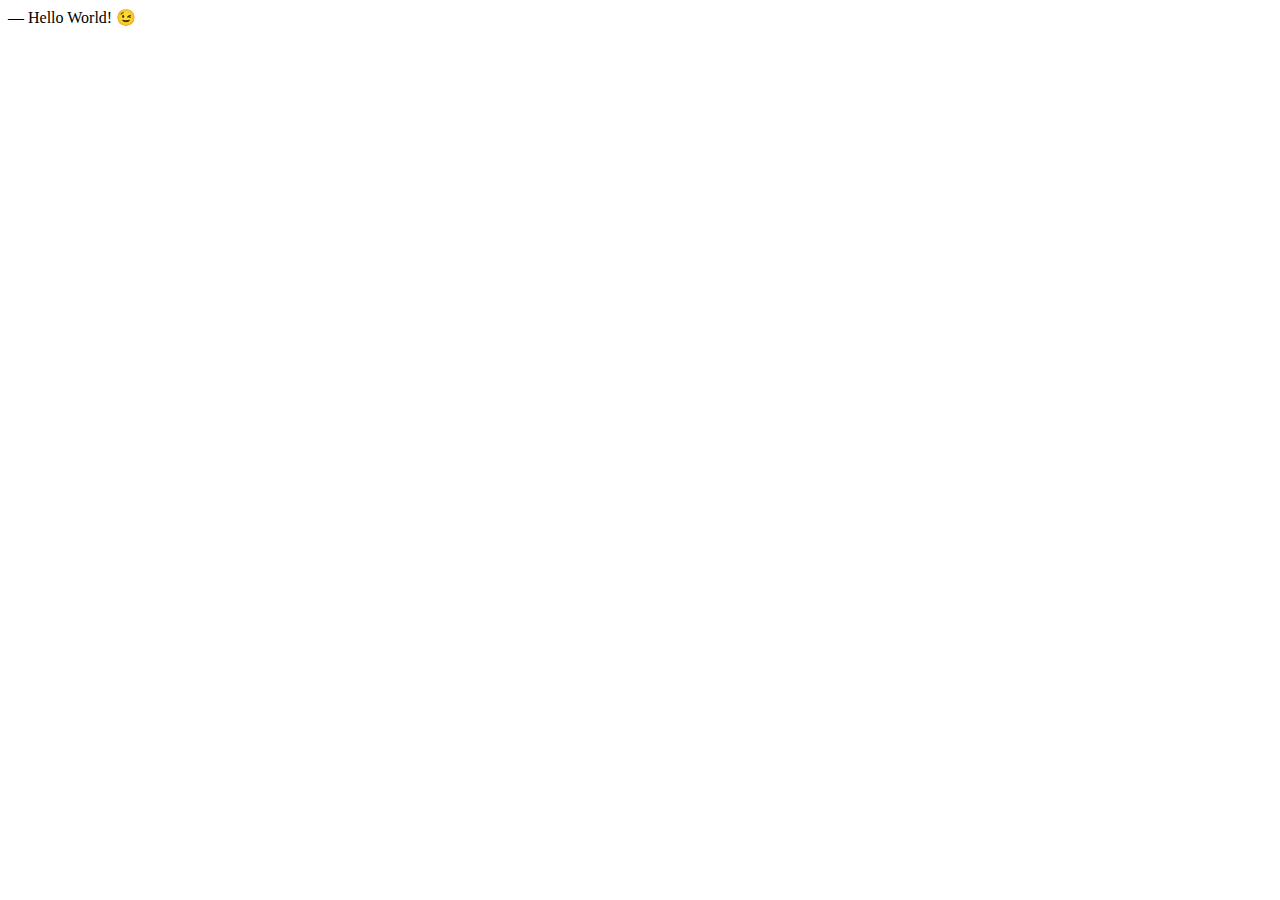
==== index.html @ 1952d8f4 "added relative link to a stylesheet" ====
<!DOCTYPE html>
<html>
  <head>
    <meta charset="UTF-8" />
    <meta name="viewport" content="width=device-width, initial-scale=1" />    
    <link rel="stylesheet" href="styles.css" />
    <title>Résumé</title>
  </head>
  <body>
    ― Hello World! &#x1F609;
  </body>
</html>
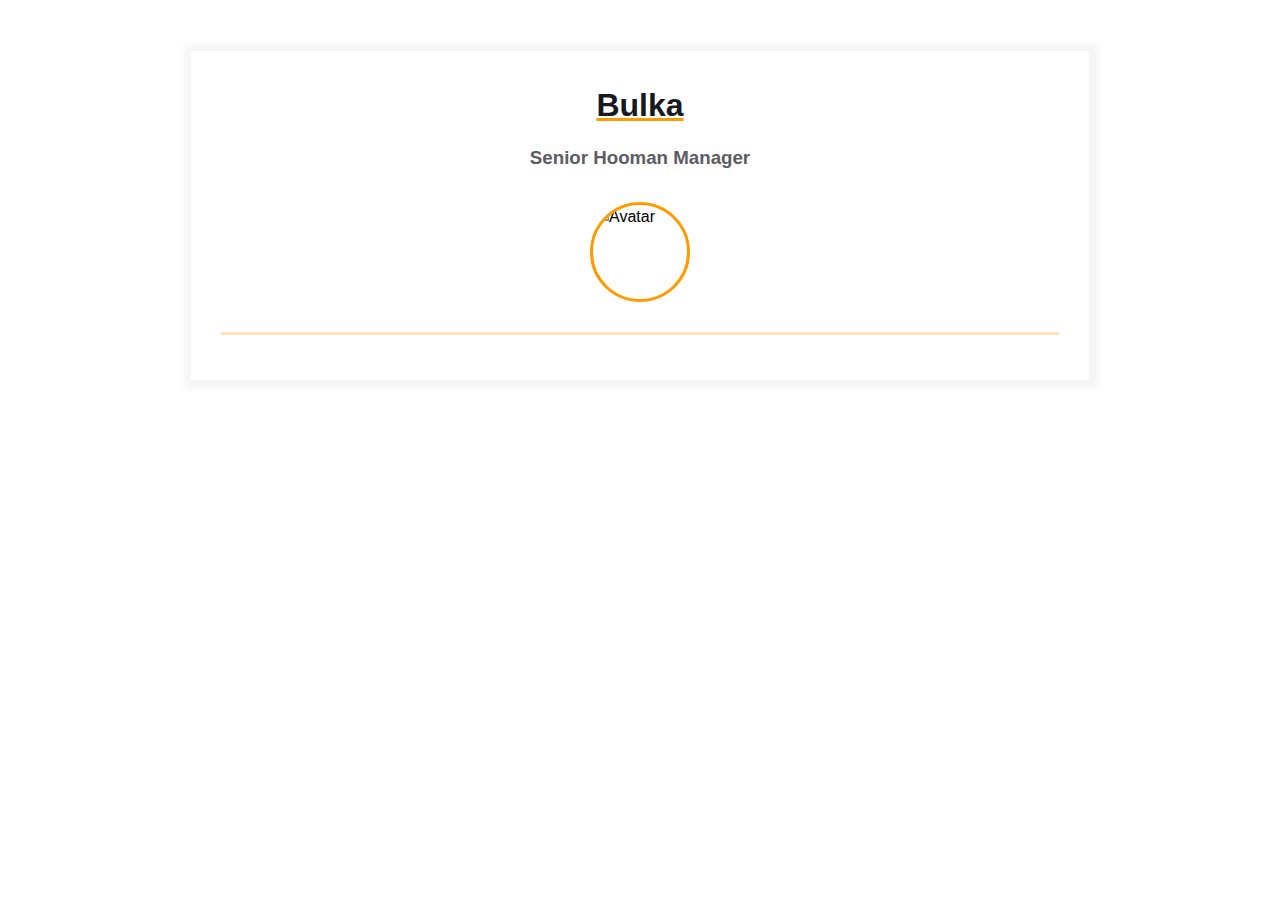
==== commit 393bd957: "Added primary content template" ====
--- a/index.html
+++ b/index.html
@@ -7,6 +7,29 @@
     <title>Résumé</title>
   </head>
   <body>
-    ― Hello World! &#x1F609;
+   <main>
+  <div class="resume">
+    <div class="container">
+      <div class="resume__block">
+        <h1 class="contact-info__header">Bulka</h1>
+        <h3 class="contact-info__sub-header">Senior Hooman Manager</h3>
+
+        <div class="contact_info_container fh">
+          <div class="contact-info__block"></div>
+
+          <div class="contact-info__block contact-info__block--center">
+            <img
+              class="contact-info__avatar"
+              src="assets/avatar.jpg"
+              alt="Avatar"
+            />
+          </div>
+
+          <div class="contact-info__block"></div>
+        </div>
+      </div>
+    </div>
+  </div>
+</main>
   </body>
 </html>--- a/styles.css
+++ b/styles.css
@@ -0,0 +1,266 @@
+/* GENERAL STYLES */
+* {
+  margin: 0;
+  padding: 0;
+  box-sizing: border-box;
+}
+
+body {
+  font-family: Arial, Helvetica, sans-serif;
+  line-height: 1.5;
+
+  --primary-text-color: #181820;
+  --secondary-text-color: #5c5c62;
+  --durability-text-color: #6a737d9c;
+  --icon-color: #6a737d;
+  --border-color: #ff9a0045;
+  --text-decoration-color: #ff9a00;
+}
+
+.container {
+  margin: 0 auto;
+  padding: 0 30px;
+  max-width: 900px;
+}
+
+.fh {
+  display: flex;
+  flex-direction: row;
+  justify-content: space-between;
+}
+
+.fv {
+  display: flex;
+  flex-direction: column;
+  justify-content: space-between;
+}
+
+.resume {
+  margin: 50px auto;
+  border: 1px solid #f5f5f5;
+  box-shadow: 1px 1px 7px 7px #f5f5f5;
+  padding: 30px 0;
+  max-width: 900px;
+}
+
+.resume__block {
+  border-bottom: 3px solid var(--border-color);
+  padding-bottom: 30px;
+  margin-bottom: 15px;
+}
+
+@media screen and (max-width: 576px) {
+  .main-info,
+  .contact_info_container {
+    flex-direction: column;
+  }
+
+  .contact_info_container {
+    align-items: center;
+  }
+
+  .contact-info__block:not(:last-child) {
+    margin-bottom: 20px;
+  }
+
+  .experiences {
+    margin-right: 0;
+  }
+}
+
+/* CONTACT INFO STYLES */
+.contact-info__header,
+.contact-info__sub-header {
+  text-align: center;
+}
+
+.contact-info__header {
+  color: var(--primary-text-color);
+  margin-bottom: 15px;
+  text-decoration-color: var(--text-decoration-color);
+  text-decoration-line: underline;
+}
+
+.contact-info__sub-header {
+  color: var(--secondary-text-color);
+  margin-bottom: 30px;
+}
+
+.contact-info__block {
+  display: flex;
+  flex-direction: column;
+  justify-content: space-between;
+}
+
+.contact-info__block--center {
+  justify-content: center;
+}
+
+.contact-info__item {
+  color: var(--secondary-text-color);
+  text-decoration: none;
+  display: flex;
+  justify-content: start;
+}
+
+.contact-info__item:not(:last-child) {
+  margin-bottom: 20px;
+}
+
+.contact-info__item-icon-wrapper {
+  margin-right: 10px;
+  width: 20px;
+  display: flex;
+  justify-content: center;
+}
+
+.contact-info__item-icon path {
+  fill: var(--icon-color);
+}
+
+.contact-info__item-icon {
+  height: 1.1428rem;
+  vertical-align: text-bottom;
+}
+
+.contact-info__avatar {
+  border-radius: 50%;
+  width: 100px;
+  height: 100px;
+  object-fit: cover;
+  border: 3px solid;
+  border-color: var(--text-decoration-color);
+}
+
+/* INTRO AND SKILL STYLES */
+.intro {
+  display: flex;
+  justify-content: start;
+}
+
+.intro__icon-wrapper {
+  margin-right: 30px;
+  width: 30px;
+  display: flex;
+  justify-content: center;
+}
+
+.intro__icon {
+  height: 1.1428rem;
+  vertical-align: text-bottom;
+}
+
+.intro__icon path {
+  fill: var(--text-decoration-color);
+}
+
+.intro_text {
+  color: var(--secondary-text-color);
+  text-align: justify;
+}
+
+.skills__header {
+  color: var(--secondary-text-color);
+  text-align: center;
+  margin-bottom: 15px;
+}
+
+.skills__text {
+  color: var(--secondary-text-color);
+  text-align: justify;
+}
+
+/*  EXPERIENCE AND ADDITIONAL INFO STYLES*/
+.experiences {
+  flex: 1 1 60%;
+  margin-right: 50px;
+}
+
+.experiences__header {
+  color: var(--secondary-text-color);
+  text-align: left;
+  margin-bottom: 20px;
+}
+
+.experiences__company-header-durability {
+  color: var(--durability-text-color);
+  text-align: left;
+  margin-bottom: 10px;
+  font-size: 15px;
+}
+
+.experiences__company-header-name {
+  color: var(--primary-text-color);
+  text-decoration-color: var(--text-decoration-color);
+  text-decoration-line: underline;
+  text-align: left;
+  margin-bottom: 20px;
+}
+
+.experiences__company-project {
+  margin-left: 15px;
+  margin-bottom: 25px;
+}
+
+.experiences__company-project-role {
+  color: var(--durability-text-color);
+  text-align: left;
+  margin-bottom: 10px;
+  font-size: 15px;
+}
+
+.experiences__company-project-name {
+  color: var(--primary-text-color);
+  text-align: left;
+  margin-bottom: 10px;
+}
+
+.experiences__company-project-responsibilities {
+  color: var(--secondary-text-color);
+  padding-left: 20px;
+}
+
+.additional-info {
+  flex: 1 1 40%;
+}
+
+.additional-info__education {
+  margin-bottom: 20px;
+}
+
+.additional-info__education-header {
+  color: var(--secondary-text-color);
+  text-align: left;
+  margin-bottom: 20px;
+}
+
+.additional-info__education-university-durability {
+  color: var(--durability-text-color);
+  text-align: left;
+  margin-bottom: 10px;
+  font-size: 15px;
+}
+
+.additional-info__education-university-speciality {
+  color: var(--primary-text-color);
+  text-align: left;
+  margin-bottom: 10px;
+}
+
+.additional-info__education-university-name {
+  color: var(--secondary-text-color);
+}
+
+.additional-info__languages {
+  margin-bottom: 20px;
+}
+
+.additional-info__languages-header {
+  color: var(--secondary-text-color);
+  text-align: left;
+  margin-bottom: 20px;
+}
+
+.additional-info__languages-item {
+  color: var(--secondary-text-color);
+}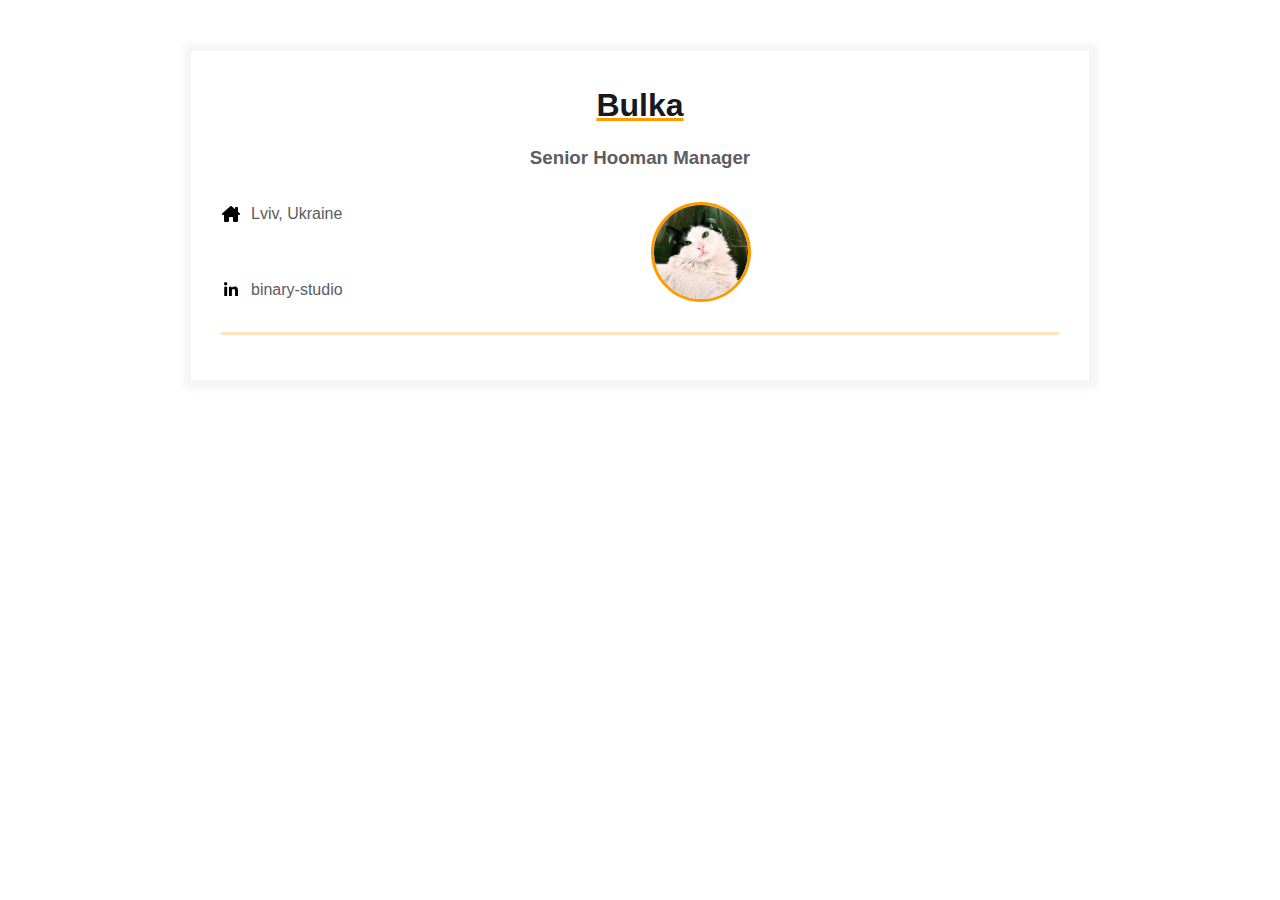
==== commit a9966c49: "added contact info" ====
--- a/index.html
+++ b/index.html
@@ -15,7 +15,28 @@
         <h3 class="contact-info__sub-header">Senior Hooman Manager</h3>
 
         <div class="contact_info_container fh">
-          <div class="contact-info__block"></div>
+          <div class="contact-info__block">
+            <a href="" rel="author" class="contact-info__item">
+  <div class="contact-info__item-icon-wrapper">
+    <svg xmlns="http://www.w3.org/2000/svg" height="16" width="18" viewBox="0 0 576 512">
+        <path d="M543.8 287.6c17 0 32-14 32-32.1c1-9-3-17-11-24L512 185V64c0-17.7-14.3-32-32-32H448c-17.7 0-32 14.3-32 32v36.7L309.5 7c-6-5-14-7-21-7s-15 1-22 8L10 231.5c-7 7-10 15-10 24c0 18 14 32.1 32 32.1h32v69.7c-.1 .9-.1 1.8-.1 2.8V472c0 22.1 17.9 40 40 40h16c1.2 0 2.4-.1 3.6-.2c1.5 .1 3 .2 4.5 .2H160h24c22.1 0 40-17.9 40-40V448 384c0-17.7 14.3-32 32-32h64c17.7 0 32 14.3 32 32v64 24c0 22.1 17.9 40 40 40h24 32.5c1.4 0 2.8 0 4.2-.1c1.1 .1 2.2 .1 3.3 .1h16c22.1 0 40-17.9 40-40V455.8c.3-2.6 .5-5.3 .5-8.1l-.7-160.2h32z"/>
+    </svg>
+  </div>
+  <span>Lviv, Ukraine</span>
+</a>
+<a
+  href="https://ua.linkedin.com/company/binary-studio_241166"
+  rel="author"
+  class="contact-info__item"
+>
+  <div class="contact-info__item-icon-wrapper">
+    <svg xmlns="http://www.w3.org/2000/svg" height="16" width="14" viewBox="0 0 448 512">
+        <path d="M100.3 448H7.4V148.9h92.9zM53.8 108.1C24.1 108.1 0 83.5 0 53.8a53.8 53.8 0 0 1 107.6 0c0 29.7-24.1 54.3-53.8 54.3zM447.9 448h-92.7V302.4c0-34.7-.7-79.2-48.3-79.2-48.3 0-55.7 37.7-55.7 76.7V448h-92.8V148.9h89.1v40.8h1.3c12.4-23.5 42.7-48.3 87.9-48.3 94 0 111.3 61.9 111.3 142.3V448z"/>
+    </svg>
+  </div>
+  <span>binary-studio</span>
+</a>
+          </div>
 
           <div class="contact-info__block contact-info__block--center">
             <img
--- a/styles.css
+++ b/styles.css
@@ -112,6 +112,7 @@
   width: 20px;
   display: flex;
   justify-content: center;
+  align-items: center;
 }
 
 .contact-info__item-icon path {
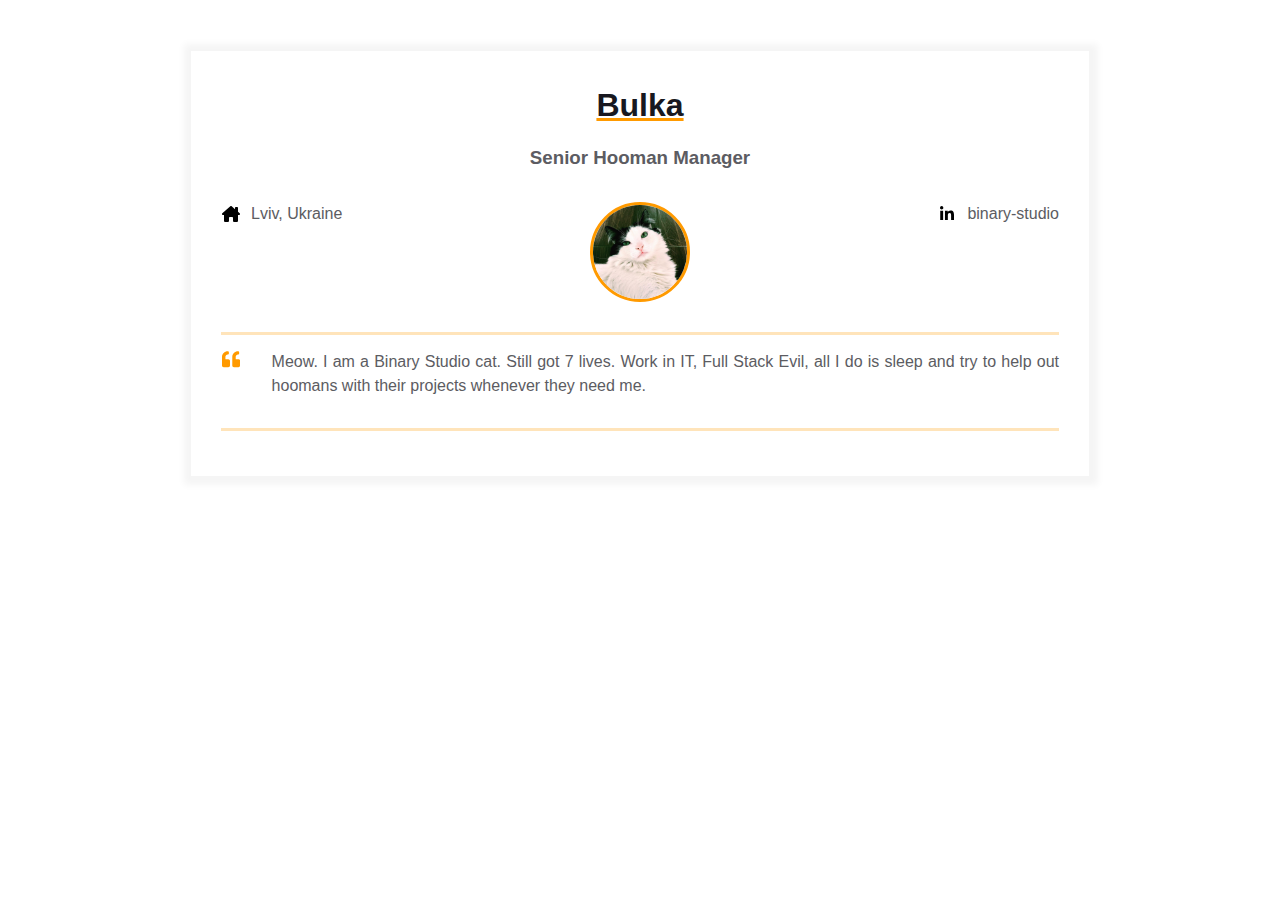
==== commit 2abf46c8: "added inro block" ====
--- a/index.html
+++ b/index.html
@@ -2,55 +2,99 @@
 <html>
   <head>
     <meta charset="UTF-8" />
-    <meta name="viewport" content="width=device-width, initial-scale=1" />    
+    <meta name="viewport" content="width=device-width, initial-scale=1" />
     <link rel="stylesheet" href="styles.css" />
     <title>Résumé</title>
   </head>
   <body>
-   <main>
-  <div class="resume">
-    <div class="container">
-      <div class="resume__block">
-        <h1 class="contact-info__header">Bulka</h1>
-        <h3 class="contact-info__sub-header">Senior Hooman Manager</h3>
+    <main>
+      <div class="resume">
+        <div class="container">
+          <div class="resume__block">
+            <h1 class="contact-info__header">Bulka</h1>
+            <h3 class="contact-info__sub-header">Senior Hooman Manager</h3>
 
-        <div class="contact_info_container fh">
-          <div class="contact-info__block">
-            <a href="" rel="author" class="contact-info__item">
-  <div class="contact-info__item-icon-wrapper">
-    <svg xmlns="http://www.w3.org/2000/svg" height="16" width="18" viewBox="0 0 576 512">
-        <path d="M543.8 287.6c17 0 32-14 32-32.1c1-9-3-17-11-24L512 185V64c0-17.7-14.3-32-32-32H448c-17.7 0-32 14.3-32 32v36.7L309.5 7c-6-5-14-7-21-7s-15 1-22 8L10 231.5c-7 7-10 15-10 24c0 18 14 32.1 32 32.1h32v69.7c-.1 .9-.1 1.8-.1 2.8V472c0 22.1 17.9 40 40 40h16c1.2 0 2.4-.1 3.6-.2c1.5 .1 3 .2 4.5 .2H160h24c22.1 0 40-17.9 40-40V448 384c0-17.7 14.3-32 32-32h64c17.7 0 32 14.3 32 32v64 24c0 22.1 17.9 40 40 40h24 32.5c1.4 0 2.8 0 4.2-.1c1.1 .1 2.2 .1 3.3 .1h16c22.1 0 40-17.9 40-40V455.8c.3-2.6 .5-5.3 .5-8.1l-.7-160.2h32z"/>
-    </svg>
-  </div>
-  <span>Lviv, Ukraine</span>
-</a>
-<a
-  href="https://ua.linkedin.com/company/binary-studio_241166"
-  rel="author"
-  class="contact-info__item"
->
-  <div class="contact-info__item-icon-wrapper">
-    <svg xmlns="http://www.w3.org/2000/svg" height="16" width="14" viewBox="0 0 448 512">
-        <path d="M100.3 448H7.4V148.9h92.9zM53.8 108.1C24.1 108.1 0 83.5 0 53.8a53.8 53.8 0 0 1 107.6 0c0 29.7-24.1 54.3-53.8 54.3zM447.9 448h-92.7V302.4c0-34.7-.7-79.2-48.3-79.2-48.3 0-55.7 37.7-55.7 76.7V448h-92.8V148.9h89.1v40.8h1.3c12.4-23.5 42.7-48.3 87.9-48.3 94 0 111.3 61.9 111.3 142.3V448z"/>
-    </svg>
-  </div>
-  <span>binary-studio</span>
-</a>
+            <div class="contact_info_container fh">
+              <div class="contact-info__block">
+                <a href="" rel="author" class="contact-info__item">
+                  <div class="contact-info__item-icon-wrapper">
+                    <svg
+                      xmlns="http://www.w3.org/2000/svg"
+                      height="16"
+                      width="18"
+                      viewBox="0 0 576 512"
+                    >
+                      <path
+                        d="M543.8 287.6c17 0 32-14 32-32.1c1-9-3-17-11-24L512 185V64c0-17.7-14.3-32-32-32H448c-17.7 0-32 14.3-32 32v36.7L309.5 7c-6-5-14-7-21-7s-15 1-22 8L10 231.5c-7 7-10 15-10 24c0 18 14 32.1 32 32.1h32v69.7c-.1 .9-.1 1.8-.1 2.8V472c0 22.1 17.9 40 40 40h16c1.2 0 2.4-.1 3.6-.2c1.5 .1 3 .2 4.5 .2H160h24c22.1 0 40-17.9 40-40V448 384c0-17.7 14.3-32 32-32h64c17.7 0 32 14.3 32 32v64 24c0 22.1 17.9 40 40 40h24 32.5c1.4 0 2.8 0 4.2-.1c1.1 .1 2.2 .1 3.3 .1h16c22.1 0 40-17.9 40-40V455.8c.3-2.6 .5-5.3 .5-8.1l-.7-160.2h32z"
+                      />
+                    </svg>
+                  </div>
+                  <span>Lviv, Ukraine</span>
+                </a>
+              </div>
+
+              <div class="contact-info__block contact-info__block--center">
+                <img
+                  class="contact-info__avatar"
+                  src="assets/avatar.jpg"
+                  alt="Avatar"
+                />
+              </div>
+
+              <div class="contact-info__block">
+                <a
+                  href="https://ua.linkedin.com/company/binary-studio_241166"
+                  rel="author"
+                  class="contact-info__item"
+                >
+                  <div class="contact-info__item-icon-wrapper">
+                    <svg
+                      xmlns="http://www.w3.org/2000/svg"
+                      height="16"
+                      width="14"
+                      viewBox="0 0 448 512"
+                    >
+                      <path
+                        d="M100.3 448H7.4V148.9h92.9zM53.8 108.1C24.1 108.1 0 83.5 0 53.8a53.8 53.8 0 0 1 107.6 0c0 29.7-24.1 54.3-53.8 54.3zM447.9 448h-92.7V302.4c0-34.7-.7-79.2-48.3-79.2-48.3 0-55.7 37.7-55.7 76.7V448h-92.8V148.9h89.1v40.8h1.3c12.4-23.5 42.7-48.3 87.9-48.3 94 0 111.3 61.9 111.3 142.3V448z"
+                      />
+                    </svg>
+                  </div>
+                  <span>binary-studio</span>
+                </a>
+              </div>
+              
+            </div>
           </div>
-
-          <div class="contact-info__block contact-info__block--center">
-            <img
-              class="contact-info__avatar"
-              src="assets/avatar.jpg"
-              alt="Avatar"
-            />
-          </div>
-
-          <div class="contact-info__block"></div>
         </div>
+        <div class="container">
+  <div class="resume__block">
+    <div class="intro">
+      <div class="intro__icon-wrapper">
+        <svg
+          class="intro__icon"
+          xmlns="http://www.w3.org/2000/svg"
+          viewBox="0 0 512 512"
+        >
+          <path
+            d="M464 256h-80v-64c0-35.3 28.7-64 64-64h8c13.3 0 24-10.7
+            24-24V56c0-13.3-10.7-24-24-24h-8c-88.4 0-160 71.6-160 160v240c0
+            26.5 21.5 48 48 48h128c26.5 0 48-21.5
+            48-48V304c0-26.5-21.5-48-48-48zm-288 0H96v-64c0-35.3 28.7-64
+            64-64h8c13.3 0 24-10.7 24-24V56c0-13.3-10.7-24-24-24h-8C71.6
+            32 0 103.6 0 192v240c0 26.5 21.5 48 48 48h128c26.5 0 48-21.5
+            48-48V304c0-26.5-21.5-48-48-48z"
+          ></path>
+        </svg>
       </div>
+      <p class="intro_text">
+        Meow. I am a Binary Studio cat. Still got 7 lives. Work in IT,
+        Full Stack Evil, all I do is sleep and try to help out hoomans
+        with their projects whenever they need me.
+      </p>
     </div>
   </div>
-</main>
+</div>
+      </div>
+    </main>
   </body>
-</html>+</html>
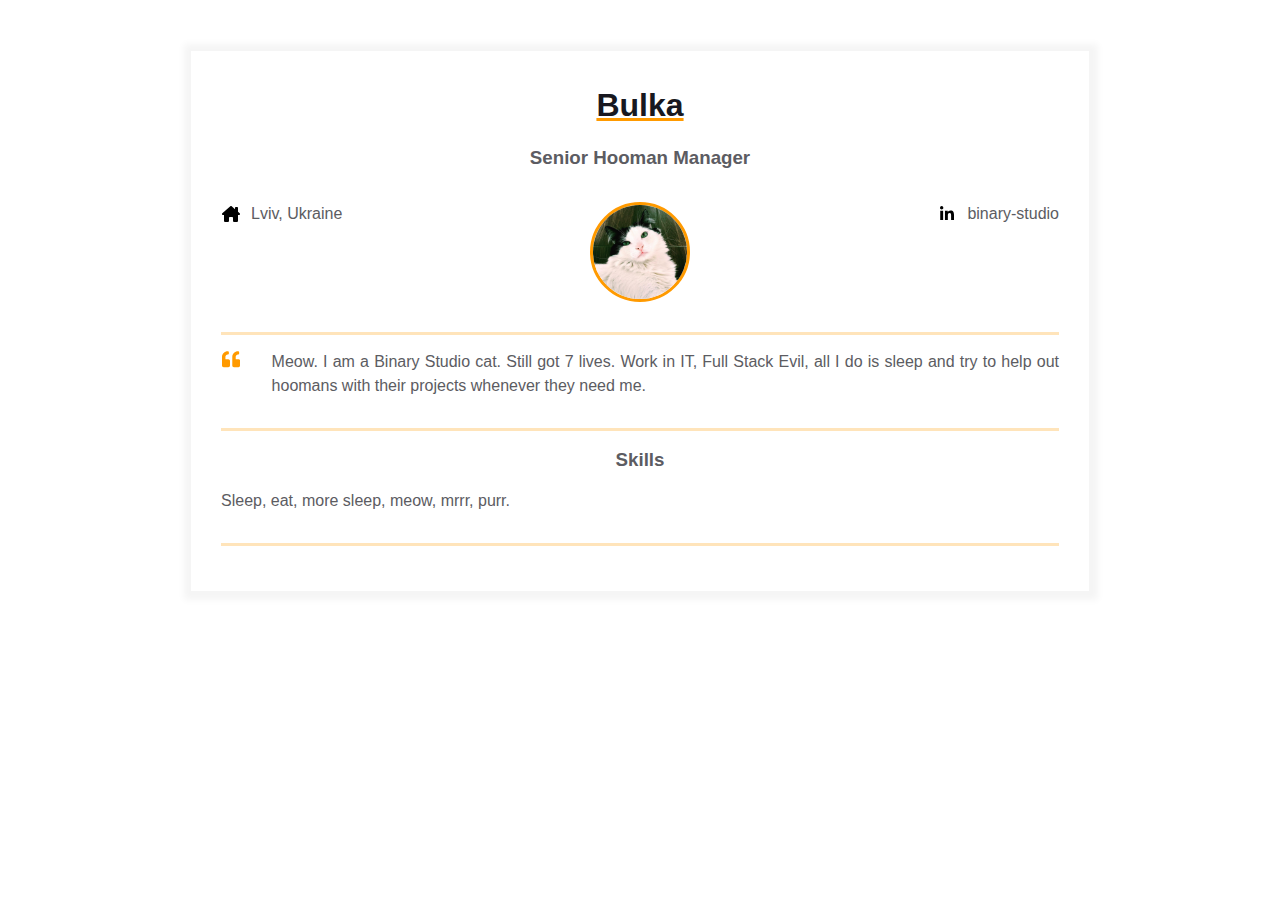
==== commit 13e02b40: "added skill block" ====
--- a/index.html
+++ b/index.html
@@ -62,38 +62,47 @@
                   <span>binary-studio</span>
                 </a>
               </div>
-              
             </div>
           </div>
         </div>
         <div class="container">
-  <div class="resume__block">
-    <div class="intro">
-      <div class="intro__icon-wrapper">
-        <svg
-          class="intro__icon"
-          xmlns="http://www.w3.org/2000/svg"
-          viewBox="0 0 512 512"
-        >
-          <path
-            d="M464 256h-80v-64c0-35.3 28.7-64 64-64h8c13.3 0 24-10.7
+          <div class="resume__block">
+            <div class="intro">
+              <div class="intro__icon-wrapper">
+                <svg
+                  class="intro__icon"
+                  xmlns="http://www.w3.org/2000/svg"
+                  viewBox="0 0 512 512"
+                >
+                  <path
+                    d="M464 256h-80v-64c0-35.3 28.7-64 64-64h8c13.3 0 24-10.7
             24-24V56c0-13.3-10.7-24-24-24h-8c-88.4 0-160 71.6-160 160v240c0
             26.5 21.5 48 48 48h128c26.5 0 48-21.5
             48-48V304c0-26.5-21.5-48-48-48zm-288 0H96v-64c0-35.3 28.7-64
             64-64h8c13.3 0 24-10.7 24-24V56c0-13.3-10.7-24-24-24h-8C71.6
             32 0 103.6 0 192v240c0 26.5 21.5 48 48 48h128c26.5 0 48-21.5
             48-48V304c0-26.5-21.5-48-48-48z"
-          ></path>
-        </svg>
-      </div>
-      <p class="intro_text">
-        Meow. I am a Binary Studio cat. Still got 7 lives. Work in IT,
-        Full Stack Evil, all I do is sleep and try to help out hoomans
-        with their projects whenever they need me.
-      </p>
-    </div>
-  </div>
-</div>
+                  ></path>
+                </svg>
+              </div>
+              <p class="intro_text">
+                Meow. I am a Binary Studio cat. Still got 7 lives. Work in IT,
+                Full Stack Evil, all I do is sleep and try to help out hoomans
+                with their projects whenever they need me.
+              </p>
+            </div>
+          </div>
+        </div>
+        <div class="container">
+          <div class="resume__block">
+            <div class="skills">
+              <h3 class="skills__header">Skills</h3>
+              <p class="skills__text">
+                Sleep, eat, more sleep, meow, mrrr, purr.
+              </p>
+            </div>
+          </div>
+        </div>
       </div>
     </main>
   </body>
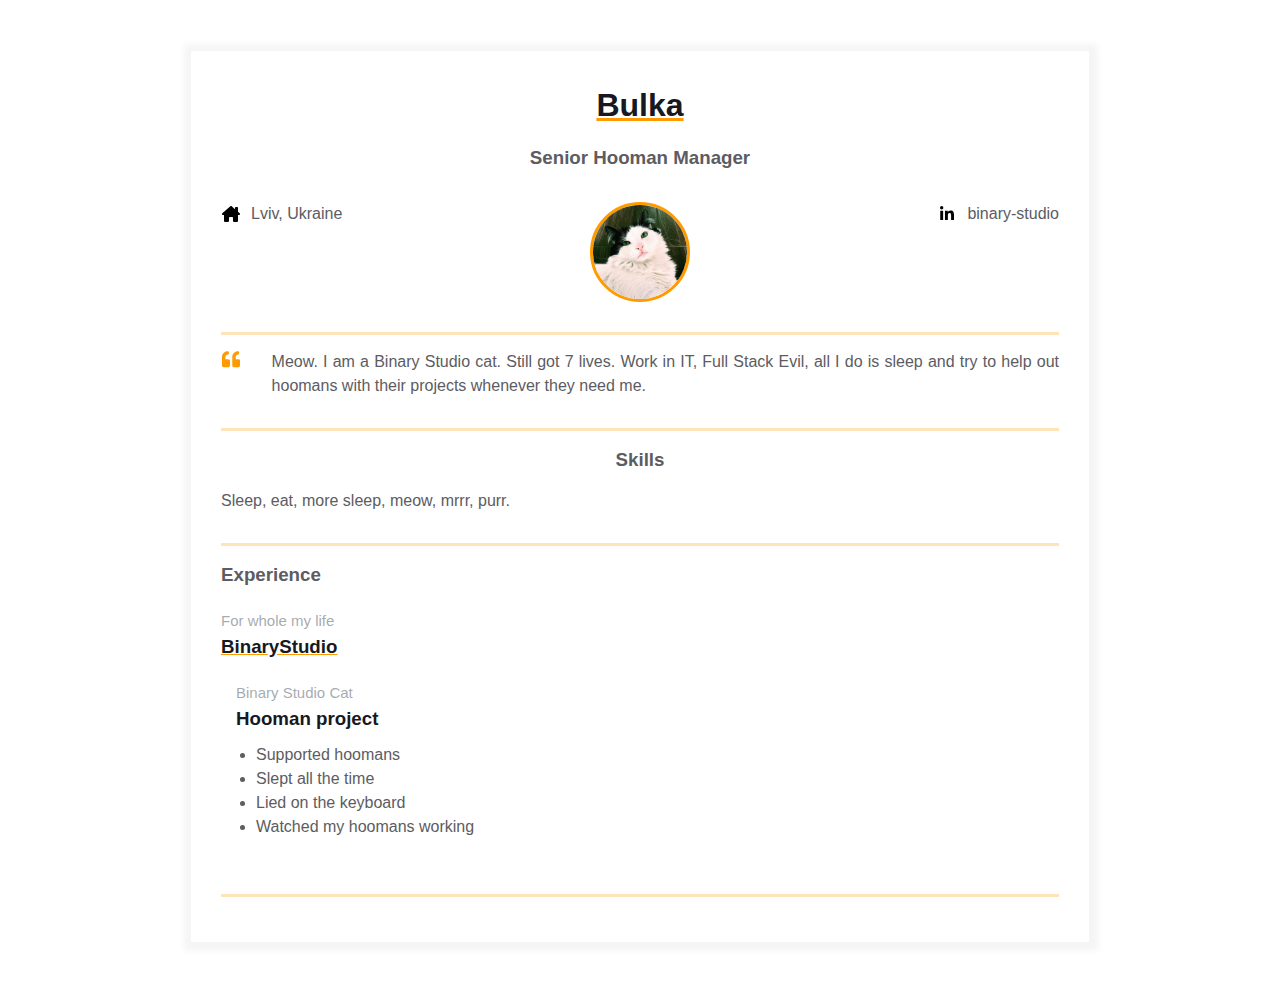
==== commit a683466a: "added experience block" ====
--- a/index.html
+++ b/index.html
@@ -103,6 +103,41 @@
             </div>
           </div>
         </div>
+        <div class="container">
+          <div class="resume__block">
+            <div class="main-info fh">
+              <div class="experiences">
+                <h3 class="experiences__header">Experience</h3>
+                <div class="experiences__company">
+                  <div class="experiences__company-header">
+                    <span class="experiences__company-header-durability"
+                      >For whole my life</span
+                    >
+                    <h3 class="experiences__company-header-name">
+                      BinaryStudio
+                    </h3>
+                  </div>
+
+                  <div class="experiences__company-project">
+                    <span class="experiences__company-project-role"
+                      >Binary Studio Cat</span
+                    >
+                    <h3 class="experiences__company-project-name">
+                      Hooman project
+                    </h3>
+                    <ul class="experiences__company-project-responsibilities">
+                      <li>Supported hoomans</li>
+                      <li>Slept all the time</li>
+                      <li>Lied on the keyboard</li>
+                      <li>Watched my hoomans working</li>
+                    </ul>
+                  </div>
+                </div>
+              </div>
+              <div class="additional-info fv"></div>
+            </div>
+          </div>
+        </div>
       </div>
     </main>
   </body>
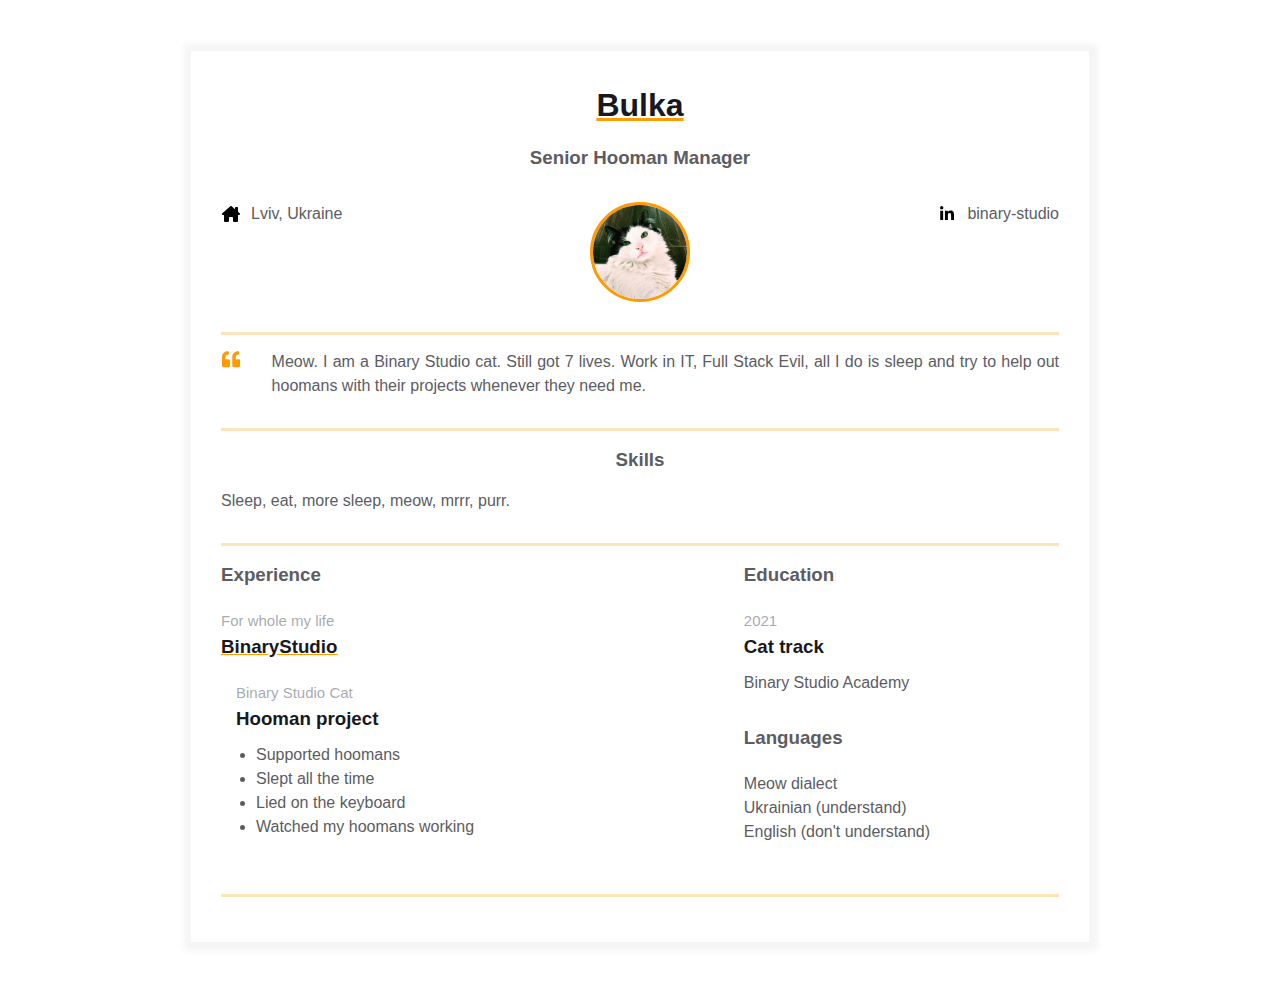
==== commit 3db7c980: "added additional info block" ====
--- a/index.html
+++ b/index.html
@@ -134,7 +134,38 @@
                   </div>
                 </div>
               </div>
-              <div class="additional-info fv"></div>
+              <div class="additional-info fv">
+                <div class="additional-info fv">
+                  <div class="additional-info__education">
+                    <h3 class="additional-info__education-header">Education</h3>
+                    <div class="additional-info__education-university">
+                      <span
+                        class="additional-info__education-university-durability"
+                        >2021</span
+                      >
+                      <h3
+                        class="additional-info__education-university-speciality"
+                      >
+                        Cat track
+                      </h3>
+                      <p class="additional-info__education-university-name">
+                        Binary Studio Academy
+                      </p>
+                    </div>
+                  </div>
+
+                  <div class="additional-info__languages">
+                    <h3 class="additional-info__languages-header">Languages</h3>
+                    <p class="additional-info__languages-item">Meow dialect</p>
+                    <p class="additional-info__languages-item">
+                      Ukrainian (understand)
+                    </p>
+                    <p class="additional-info__languages-item">
+                      English (don't understand)
+                    </p>
+                  </div>
+                </div>
+              </div>
             </div>
           </div>
         </div>
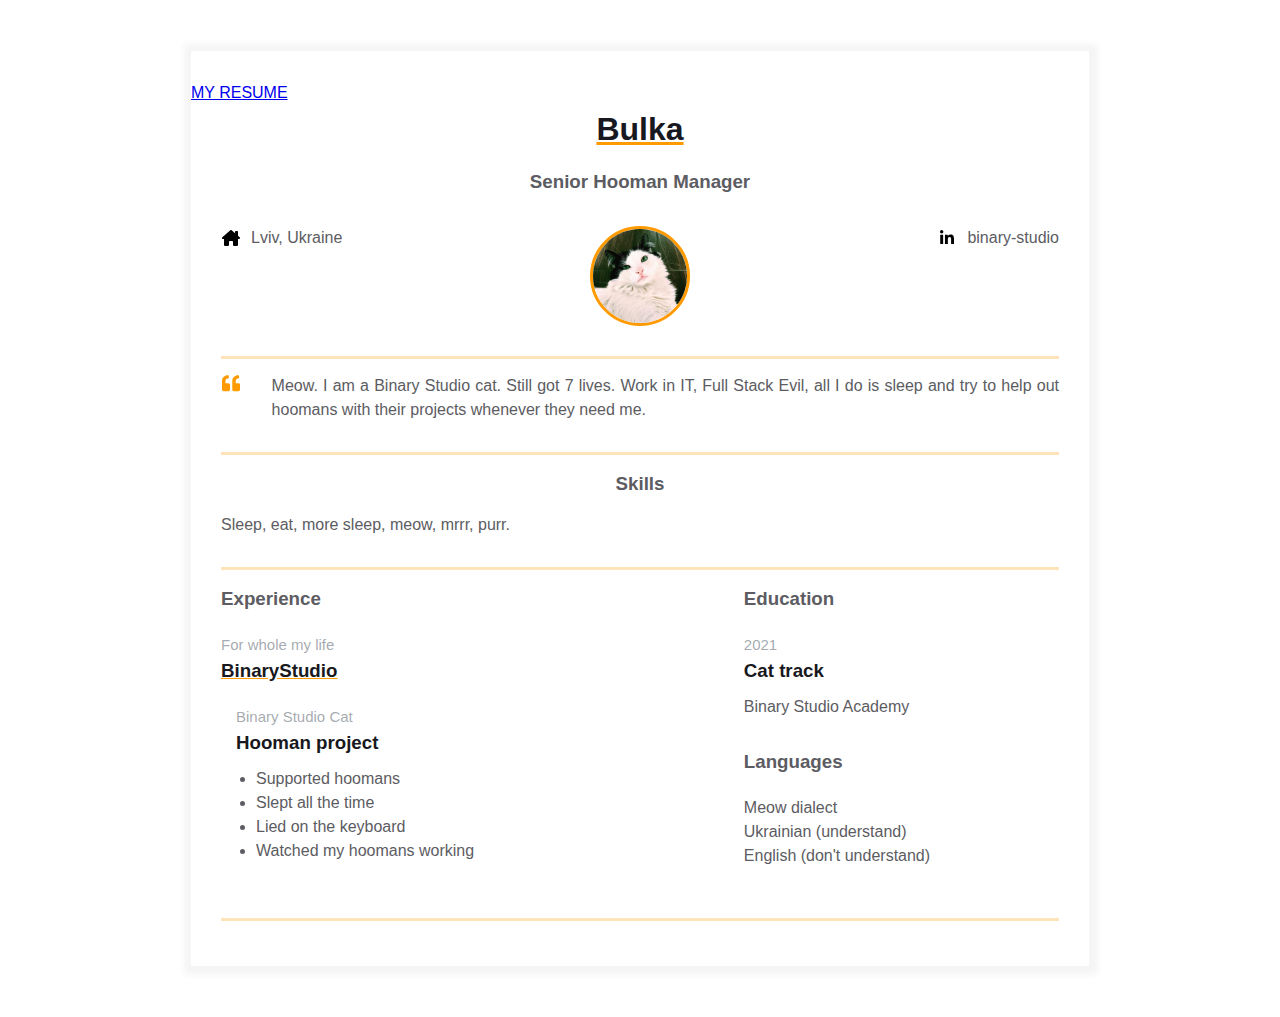
==== commit e00c3e13: "added link to a resume" ====
--- a/index.html
+++ b/index.html
@@ -4,11 +4,12 @@
     <meta charset="UTF-8" />
     <meta name="viewport" content="width=device-width, initial-scale=1" />
     <link rel="stylesheet" href="styles.css" />
-    <title>Résumé</title>
+    <title>Homepage</title>
   </head>
   <body>
     <main>
       <div class="resume">
+        <a class="resume-link" href="./resume.html">MY RESUME</a>
         <div class="container">
           <div class="resume__block">
             <h1 class="contact-info__header">Bulka</h1>
